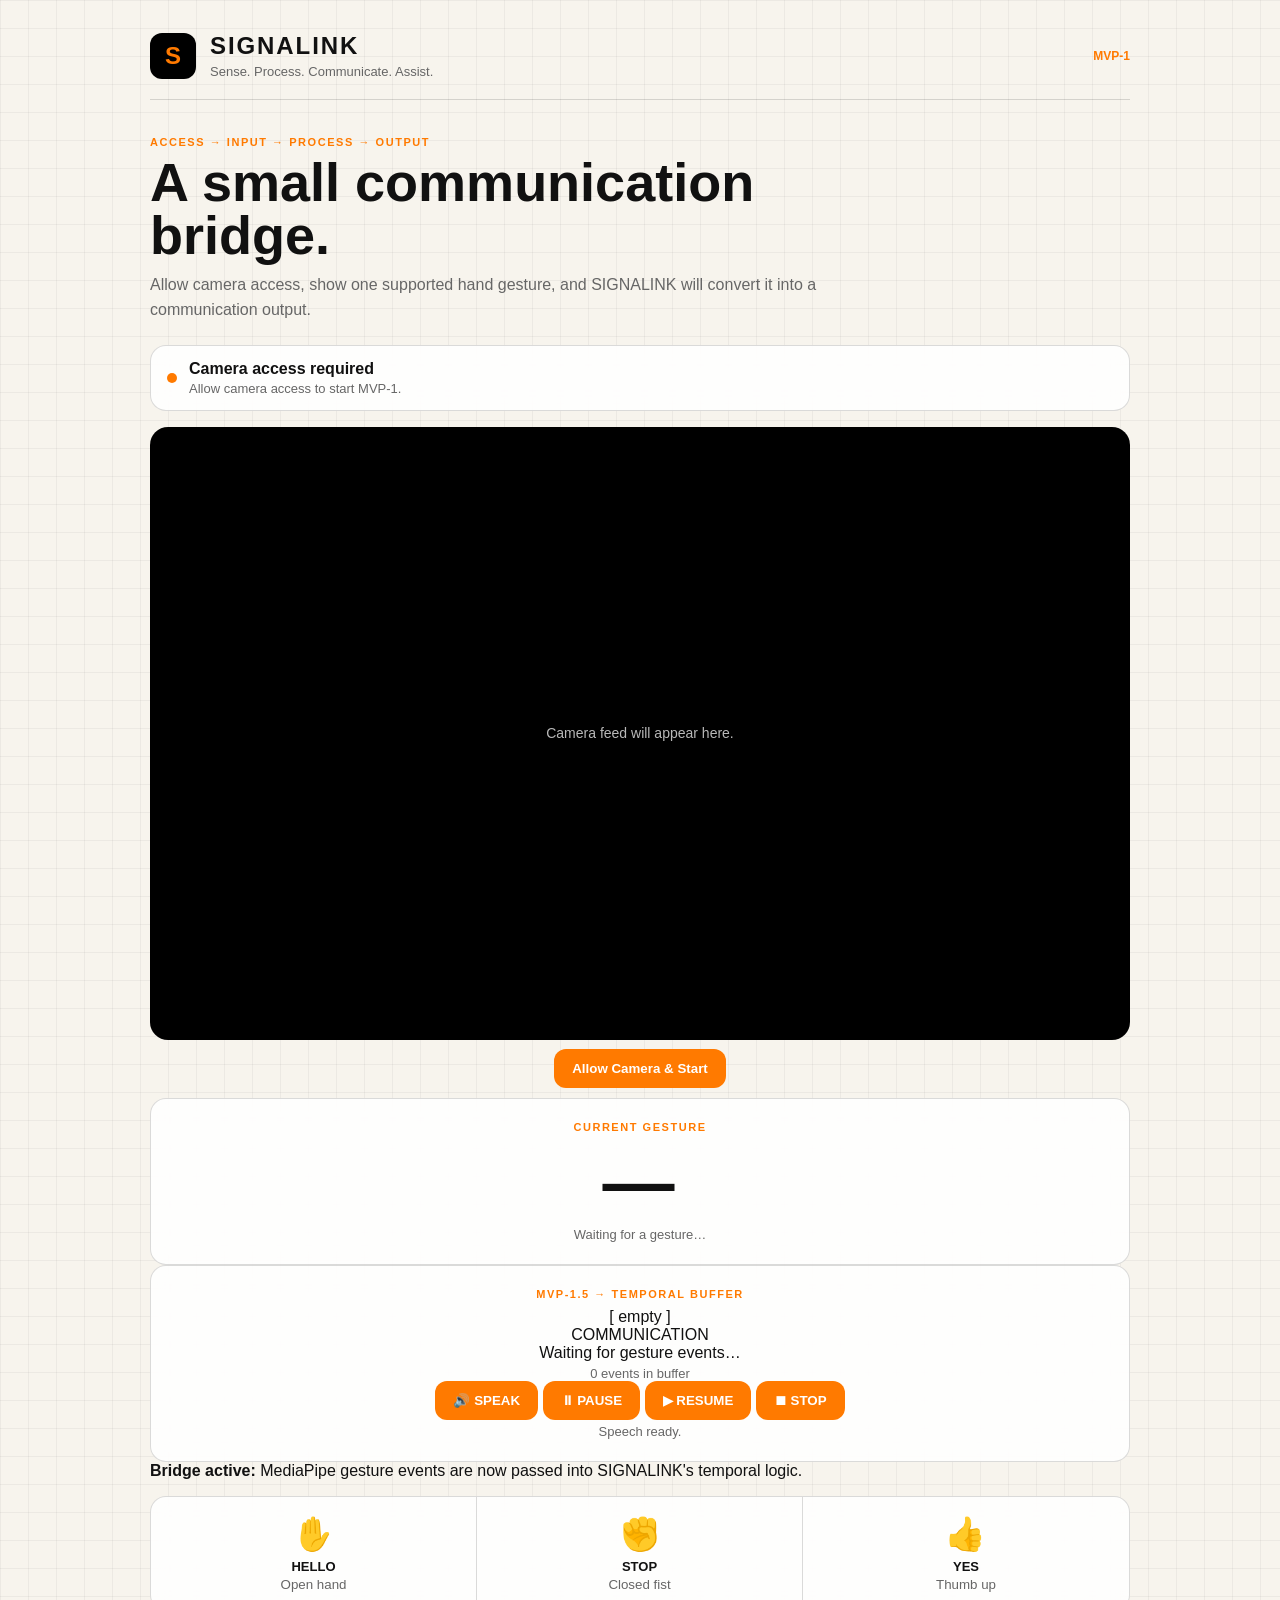
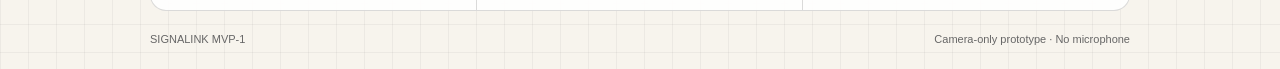
==== index.html @ 827f735a "Add integrated temporal logic and speech UI" ====
<!doctype html>
<html lang="en">
<head>
  <meta charset="UTF-8">
  <meta name="viewport" content="width=device-width, initial-scale=1.0">
  <meta name="description" content="SIGNALINK MVP-1 — browser-based assistive communication proof of concept.">
  <title>SIGNALINK — MVP-1</title>
  <link rel="stylesheet" href="style.css">
</head>
<body>
  <main class="app-shell">
    <header class="brand">
      <div class="brand-mark" aria-hidden="true">S</div>
      <div>
        <h1>SIGNALINK</h1>
        <p>Sense. Process. Communicate. Assist.</p>
      </div>
      <span class="mvp-tag">MVP-1</span>
    </header>

    <section class="hero">
      <p class="eyebrow">ACCESS → INPUT → PROCESS → OUTPUT</p>
      <h2>A small communication bridge.</h2>
      <p>Allow camera access, show one supported hand gesture, and SIGNALINK will convert it into a communication output.</p>
    </section>

    <section class="status-card" aria-live="polite">
      <div class="status-dot" id="statusDot"></div>
      <div>
        <strong id="statusTitle">Camera access required</strong>
        <p id="statusText">Allow camera access to start MVP-1.</p>
      </div>
    </section>

    <section class="camera-panel">
      <div class="camera-frame">
        <video id="camera" autoplay playsinline muted></video>
        <canvas id="overlay"></canvas>
        <div class="camera-placeholder" id="cameraPlaceholder">Camera feed will appear here.</div>
      </div>
      <div class="controls">
        <button id="startButton" type="button">Allow Camera & Start</button>
        <button id="retryButton" type="button" hidden>Try Camera Again</button>
      </div>
    </section>

    <section class="output-card" aria-live="polite">
      <p class="eyebrow">CURRENT GESTURE</p>
      <div class="output" id="output">—</div>
      <p class="confidence" id="confidence">Waiting for a gesture…</p>
    </section>

    <section class="output-card temporal-card" aria-live="polite">
      <p class="eyebrow">MVP-1.5 → TEMPORAL BUFFER</p>
      <div id="buffer" class="buffer"><span class="empty">[ empty ]</span></div>
      <div class="sequence-label">COMMUNICATION</div>
      <div id="sequence" class="sequence">Waiting for gesture events…</div>
      <p id="eventCount" class="confidence">0 events in buffer</p>

      <div class="speech-controls">
        <button id="speakButton" class="speak-button" type="button">🔊 SPEAK</button>
        <button id="pauseButton" class="secondary" type="button" disabled>⏸ PAUSE</button>
        <button id="resumeButton" class="secondary" type="button" disabled>▶ RESUME</button>
        <button id="stopButton" class="secondary" type="button" disabled>⏹ STOP</button>
      </div>
      <p id="speechStatus" class="confidence" aria-live="polite">Speech ready.</p>
    </section>

    <section class="temporal-note">
      <strong>Bridge active:</strong> MediaPipe gesture events are now passed into SIGNALINK's temporal logic.
    </section>

    <section class="gesture-guide">
      <div><span>✋</span><strong>HELLO</strong><small>Open hand</small></div>
      <div><span>✊</span><strong>STOP</strong><small>Closed fist</small></div>
      <div><span>👍</span><strong>YES</strong><small>Thumb up</small></div>
    </section>

    <footer>
      <span>SIGNALINK MVP-1</span>
      <span>Camera-only prototype · No microphone</span>
    </footer>
  </main>
  <script src="script.js?v=20261005-5" defer></script>
</body>
</html>
---- style.css ----
:root{
  --black:#000;
  --orange:#ff7a00;
  --white:#fff;
  --off-white:#f7f4ed;
  --ink:#111;
  --muted:#666;
  --line:rgba(0,0,0,.14);
  --card:rgba(255,255,255,.86);
}
*{box-sizing:border-box}
body{
  margin:0;min-height:100vh;color:var(--ink);
  font-family:Arial,Helvetica,sans-serif;
  background:
    linear-gradient(rgba(0,0,0,.045) 1px,transparent 1px),
    linear-gradient(90deg,rgba(0,0,0,.045) 1px,transparent 1px),
    var(--off-white);
  background-size:28px 28px;
}
button{border:0;border-radius:12px;padding:12px 18px;font-weight:700;cursor:pointer;background:var(--orange);color:var(--white)}
button:hover{filter:brightness(.96)}
.app-shell{width:min(980px,calc(100% - 32px));margin:auto;padding:32px 0 24px}
.brand{display:flex;align-items:center;gap:14px;border-bottom:1px solid var(--line);padding-bottom:20px}
.brand-mark{width:46px;height:46px;display:grid;place-items:center;border-radius:12px;background:var(--black);color:var(--orange);font-weight:900;font-size:24px}
.brand h1{margin:0;letter-spacing:.08em;font-size:24px}
.brand p{margin:4px 0 0;color:var(--muted);font-size:13px}
.mvp-tag{margin-left:auto;font-size:12px;font-weight:800;color:var(--orange)}
.hero{padding:36px 0 22px;max-width:680px}
.eyebrow{margin:0 0 8px;color:var(--orange);font-size:11px;font-weight:900;letter-spacing:.14em}
.hero h2{margin:0 0 10px;font-size:clamp(32px,6vw,54px);line-height:.98}
.hero p:not(.eyebrow){margin:0;color:var(--muted);line-height:1.6}
.status-card,.output-card,.gesture-guide{border:1px solid var(--line);background:var(--card);backdrop-filter:blur(8px);border-radius:16px}
.status-card{display:flex;gap:12px;align-items:center;padding:14px 16px;margin-bottom:16px}
.status-card p{margin:3px 0 0;color:var(--muted);font-size:13px}
.status-dot{width:10px;height:10px;border-radius:50%;background:var(--orange);flex:none}
.camera-frame{position:relative;overflow:hidden;aspect-ratio:16/10;border-radius:18px;background:var(--black);border:1px solid var(--line)}
video,canvas{position:absolute;inset:0;width:100%;height:100%;object-fit:cover}
video{transform:scaleX(-1)}
canvas{pointer-events:none}
.camera-placeholder{position:absolute;inset:0;display:grid;place-items:center;color:rgba(255,255,255,.72);font-size:14px}
.controls{min-height:58px;display:grid;place-items:center}
.output-card{padding:22px;text-align:center}
.output{font-size:clamp(42px,8vw,72px);font-weight:900;letter-spacing:.04em}
.confidence{margin:4px 0 0;color:var(--muted);font-size:13px}
.gesture-guide{display:grid;grid-template-columns:repeat(3,1fr);margin-top:16px;overflow:hidden}
.gesture-guide div{padding:18px 12px;text-align:center;border-right:1px solid var(--line)}
.gesture-guide div:last-child{border-right:0}
.gesture-guide span{display:block;font-size:32px;margin-bottom:6px}
.gesture-guide strong,.gesture-guide small{display:block}
.gesture-guide strong{font-size:13px}
.gesture-guide small{margin-top:3px;color:var(--muted)}
footer{display:flex;justify-content:space-between;gap:16px;margin-top:22px;color:var(--muted);font-size:11px}
@media(max-width:640px){
  .app-shell{width:min(100% - 20px,980px);padding-top:20px}
  .gesture-guide{grid-template-columns:1fr}
  .gesture-guide div{border-right:0;border-bottom:1px solid var(--line)}
  .gesture-guide div:last-child{border-bottom:0}
  footer{flex-direction:column}
}
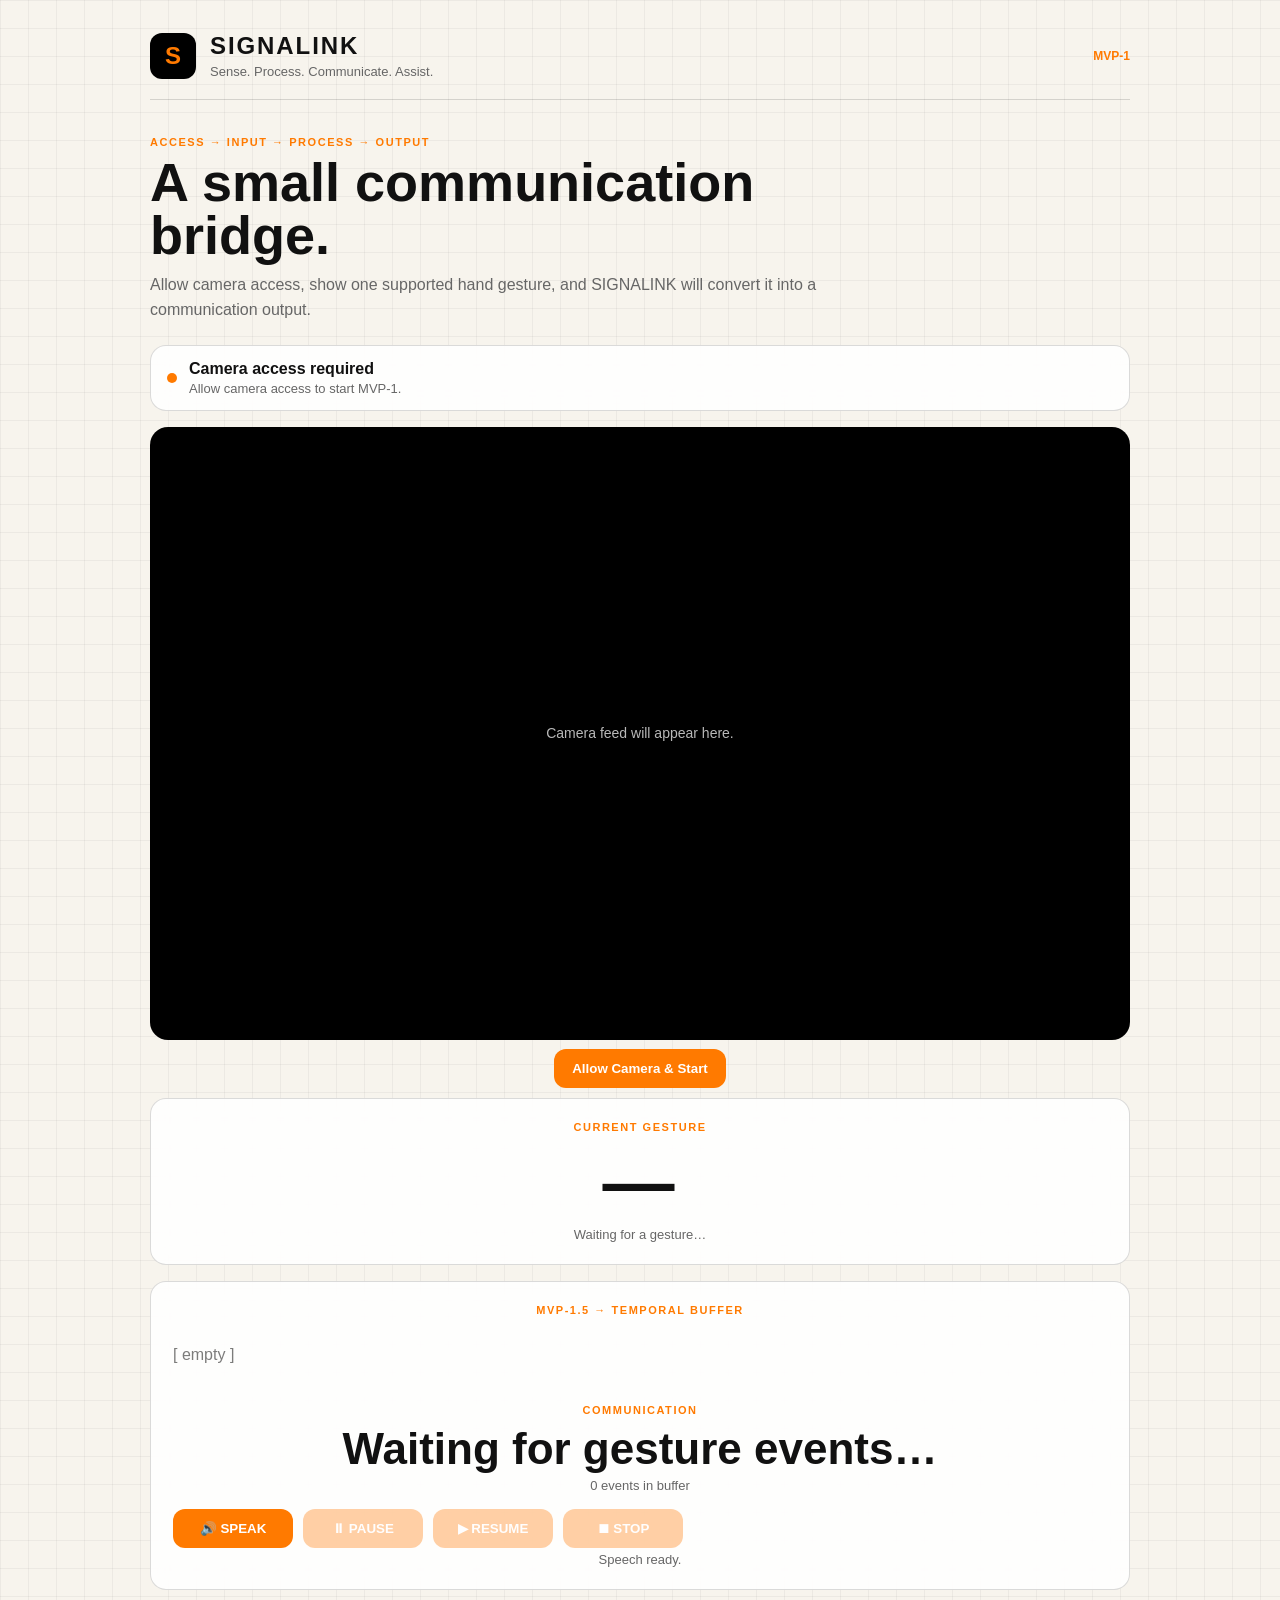
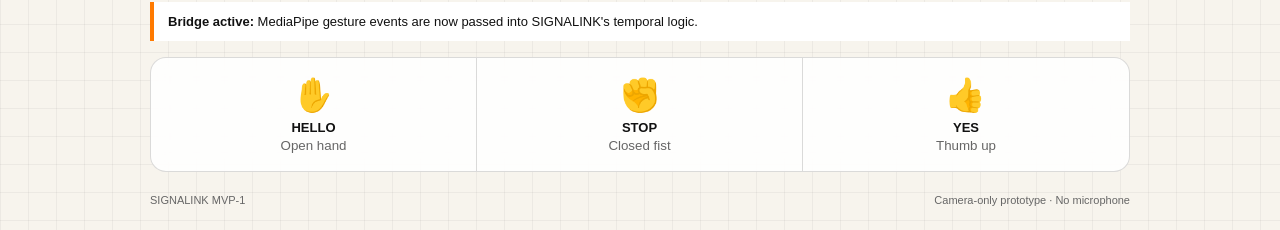
==== commit 35da915c: "Show SIGNALINK logo in browser preview" ====
--- a/index.html
+++ b/index.html
@@ -4,7 +4,9 @@
   <meta charset="UTF-8">
   <meta name="viewport" content="width=device-width, initial-scale=1.0">
   <meta name="description" content="SIGNALINK MVP-1 — browser-based assistive communication proof of concept.">
+  <meta name="theme-color" content="#111111">
   <title>SIGNALINK — MVP-1</title>
+  <link rel="icon" type="image/svg+xml" href="favicon.svg">
   <link rel="stylesheet" href="style.css">
 </head>
 <body>
--- a/style.css
+++ b/style.css
@@ -57,4 +57,20 @@
   .gesture-guide div{border-right:0;border-bottom:1px solid var(--line)}
   .gesture-guide div:last-child{border-bottom:0}
   footer{flex-direction:column}
-}+}
+/* MVP-1.5 temporal integration */
+.temporal-card{margin-top:16px}
+.sequence-label{margin-top:20px;color:var(--orange);font-size:11px;font-weight:900;letter-spacing:.14em}
+.buffer{min-height:58px;display:flex;flex-wrap:wrap;align-items:center;gap:8px;margin-top:10px}
+.token{border:2px solid var(--orange);padding:9px 12px;font-weight:900}
+.empty{opacity:.55}
+.sequence{margin-top:8px;font-size:clamp(26px,5vw,44px);font-weight:900}
+.speech-controls{display:flex;flex-wrap:wrap;gap:10px;margin-top:16px}
+.speech-controls button{min-width:120px}
+.speech-controls button:disabled{opacity:.35;cursor:not-allowed;transform:none}
+.speech-controls .speak-button{background:var(--orange)}
+.temporal-note{margin-top:12px;padding:12px 14px;border-left:4px solid var(--orange);background:var(--white);font-size:13px}
+@media(max-width:640px){
+  .speech-controls{display:grid;grid-template-columns:1fr 1fr}
+  .speech-controls button{width:100%}
+}
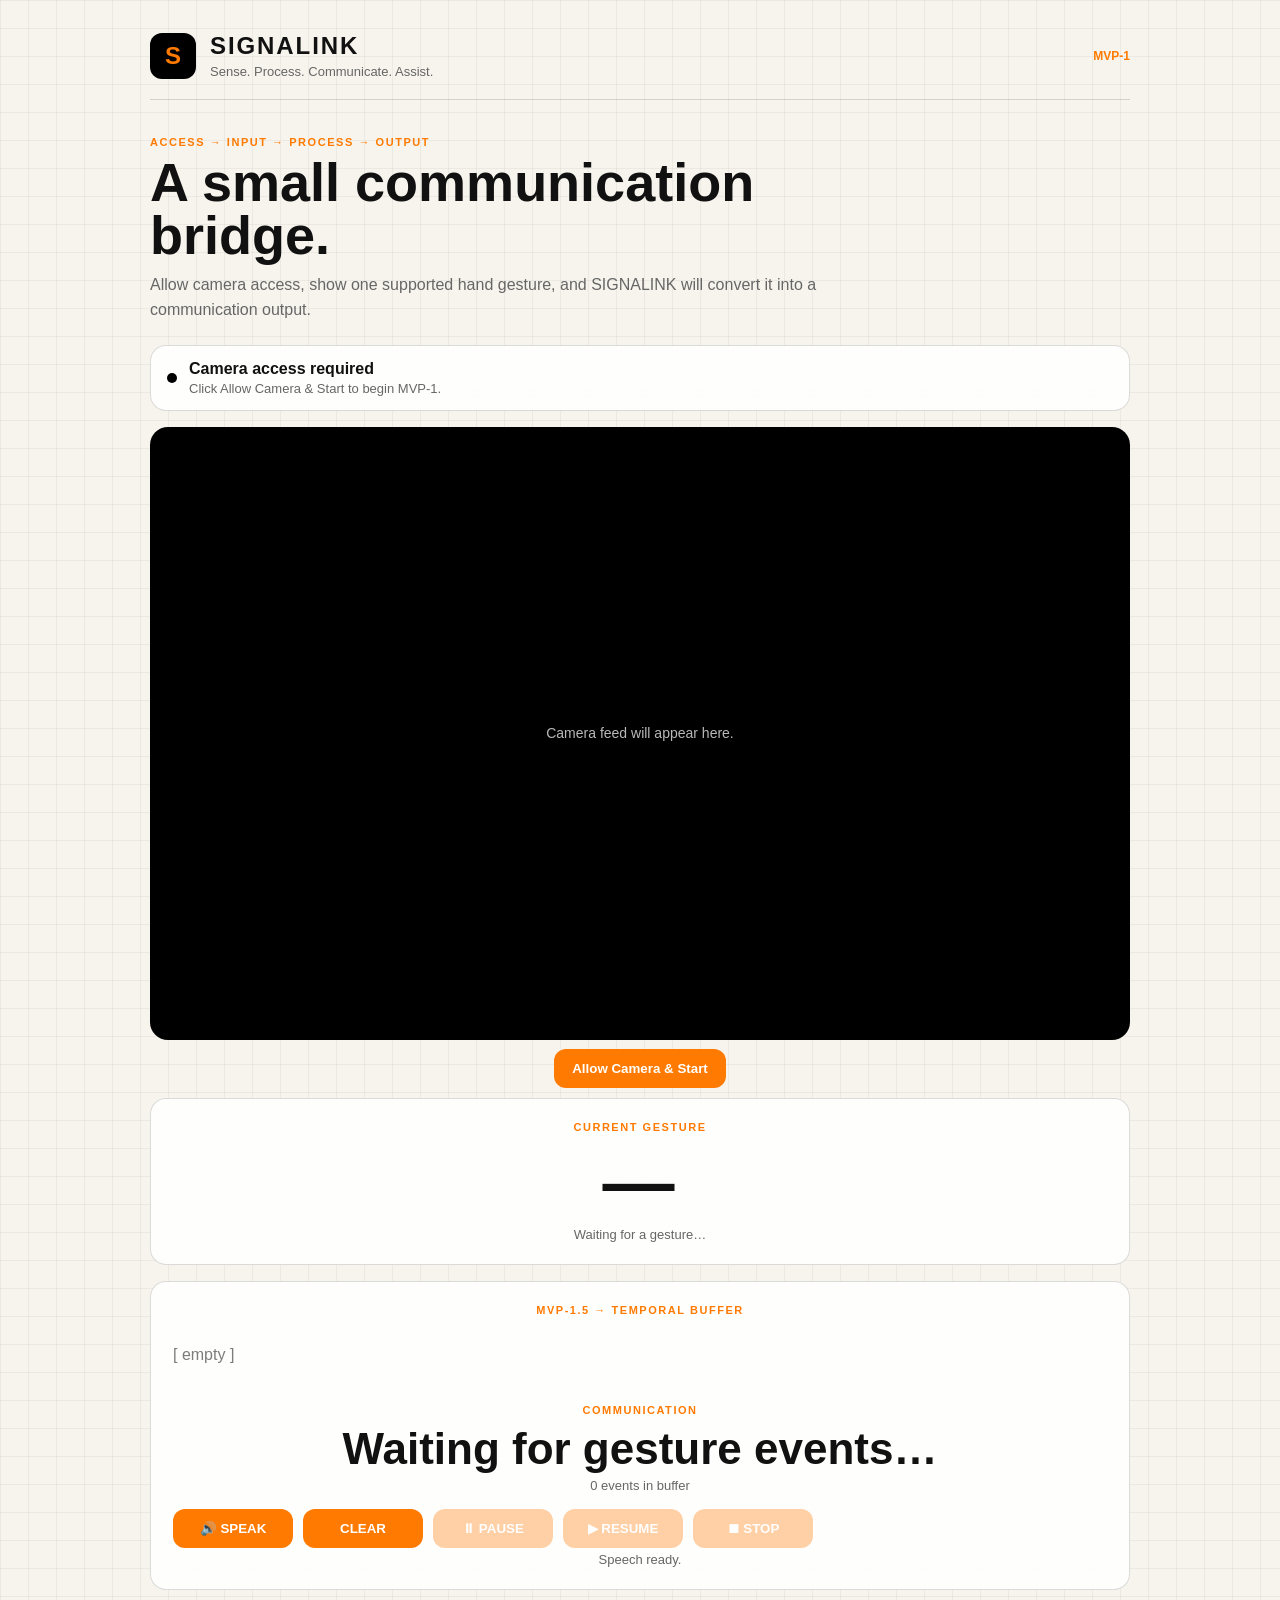
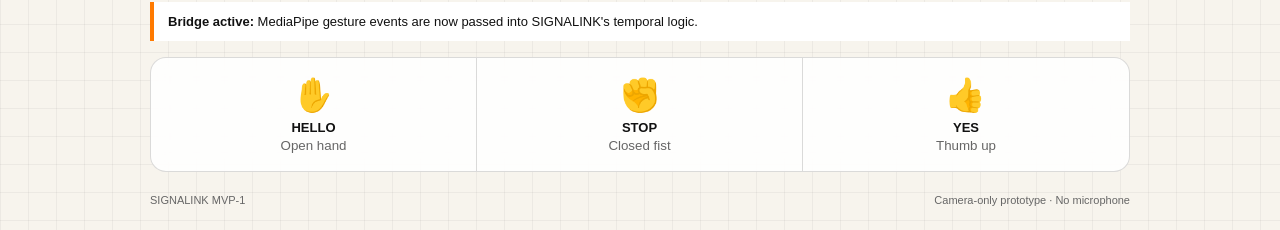
==== commit f7c4a844: "Fix temporal controls and refresh favicon cache" ====
--- a/index.html
+++ b/index.html
@@ -6,7 +6,7 @@
   <meta name="description" content="SIGNALINK MVP-1 — browser-based assistive communication proof of concept.">
   <meta name="theme-color" content="#111111">
   <title>SIGNALINK — MVP-1</title>
-  <link rel="icon" type="image/svg+xml" href="favicon.svg">
+  <link rel="icon" type="image/svg+xml" href="favicon.svg?v=20261005-2">
   <link rel="stylesheet" href="style.css">
 </head>
 <body>
@@ -61,6 +61,7 @@
 
       <div class="speech-controls">
         <button id="speakButton" class="speak-button" type="button">🔊 SPEAK</button>
+        <button id="clearButton" class="secondary" type="button">CLEAR</button>
         <button id="pauseButton" class="secondary" type="button" disabled>⏸ PAUSE</button>
         <button id="resumeButton" class="secondary" type="button" disabled>▶ RESUME</button>
         <button id="stopButton" class="secondary" type="button" disabled>⏹ STOP</button>
@@ -83,6 +84,6 @@
       <span>Camera-only prototype · No microphone</span>
     </footer>
   </main>
-  <script src="script.js?v=20261005-5" defer></script>
+  <script src="script.js?v=20261005-6" defer></script>
 </body>
 </html>
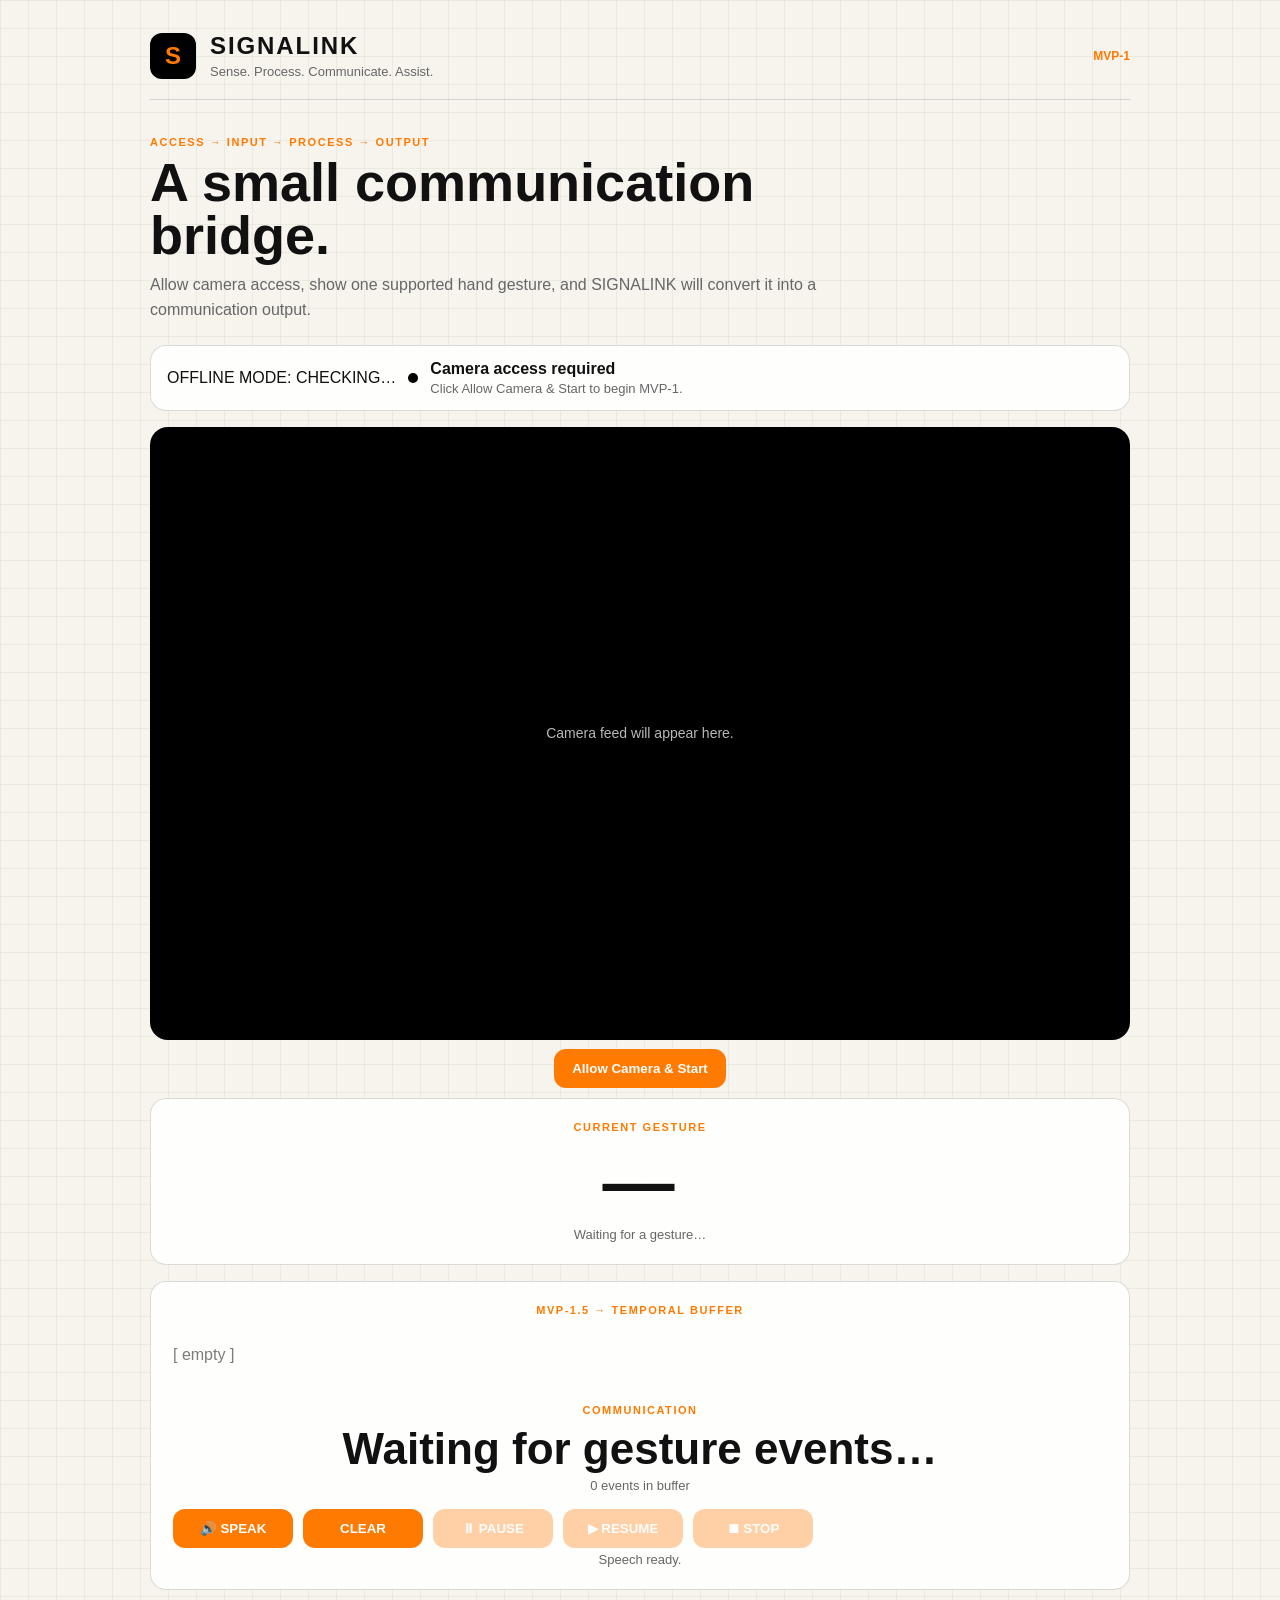
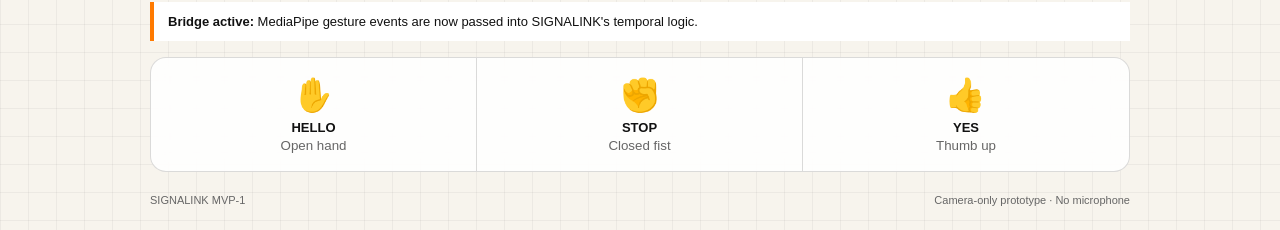
==== commit 8e272ffc: "Add PWA manifest and offline status to MVP-2" ====
--- a/index.html
+++ b/index.html
@@ -7,6 +7,7 @@
   <meta name="theme-color" content="#111111">
   <title>SIGNALINK — MVP-1</title>
   <link rel="icon" type="image/svg+xml" href="favicon.svg?v=20261005-2">
+  <link rel="manifest" href="manifest.webmanifest">
   <link rel="stylesheet" href="style.css">
 </head>
 <body>
@@ -27,6 +28,7 @@
     </section>
 
     <section class="status-card" aria-live="polite">
+      <div class="offline-badge" id="offlineBadge">OFFLINE MODE: CHECKING…</div>
       <div class="status-dot" id="statusDot"></div>
       <div>
         <strong id="statusTitle">Camera access required</strong>
@@ -84,6 +86,6 @@
       <span>Camera-only prototype · No microphone</span>
     </footer>
   </main>
-  <script src="script.js?v=20261005-6" defer></script>
+  <script src="script.js?v=20261005-7" defer></script>
 </body>
 </html>
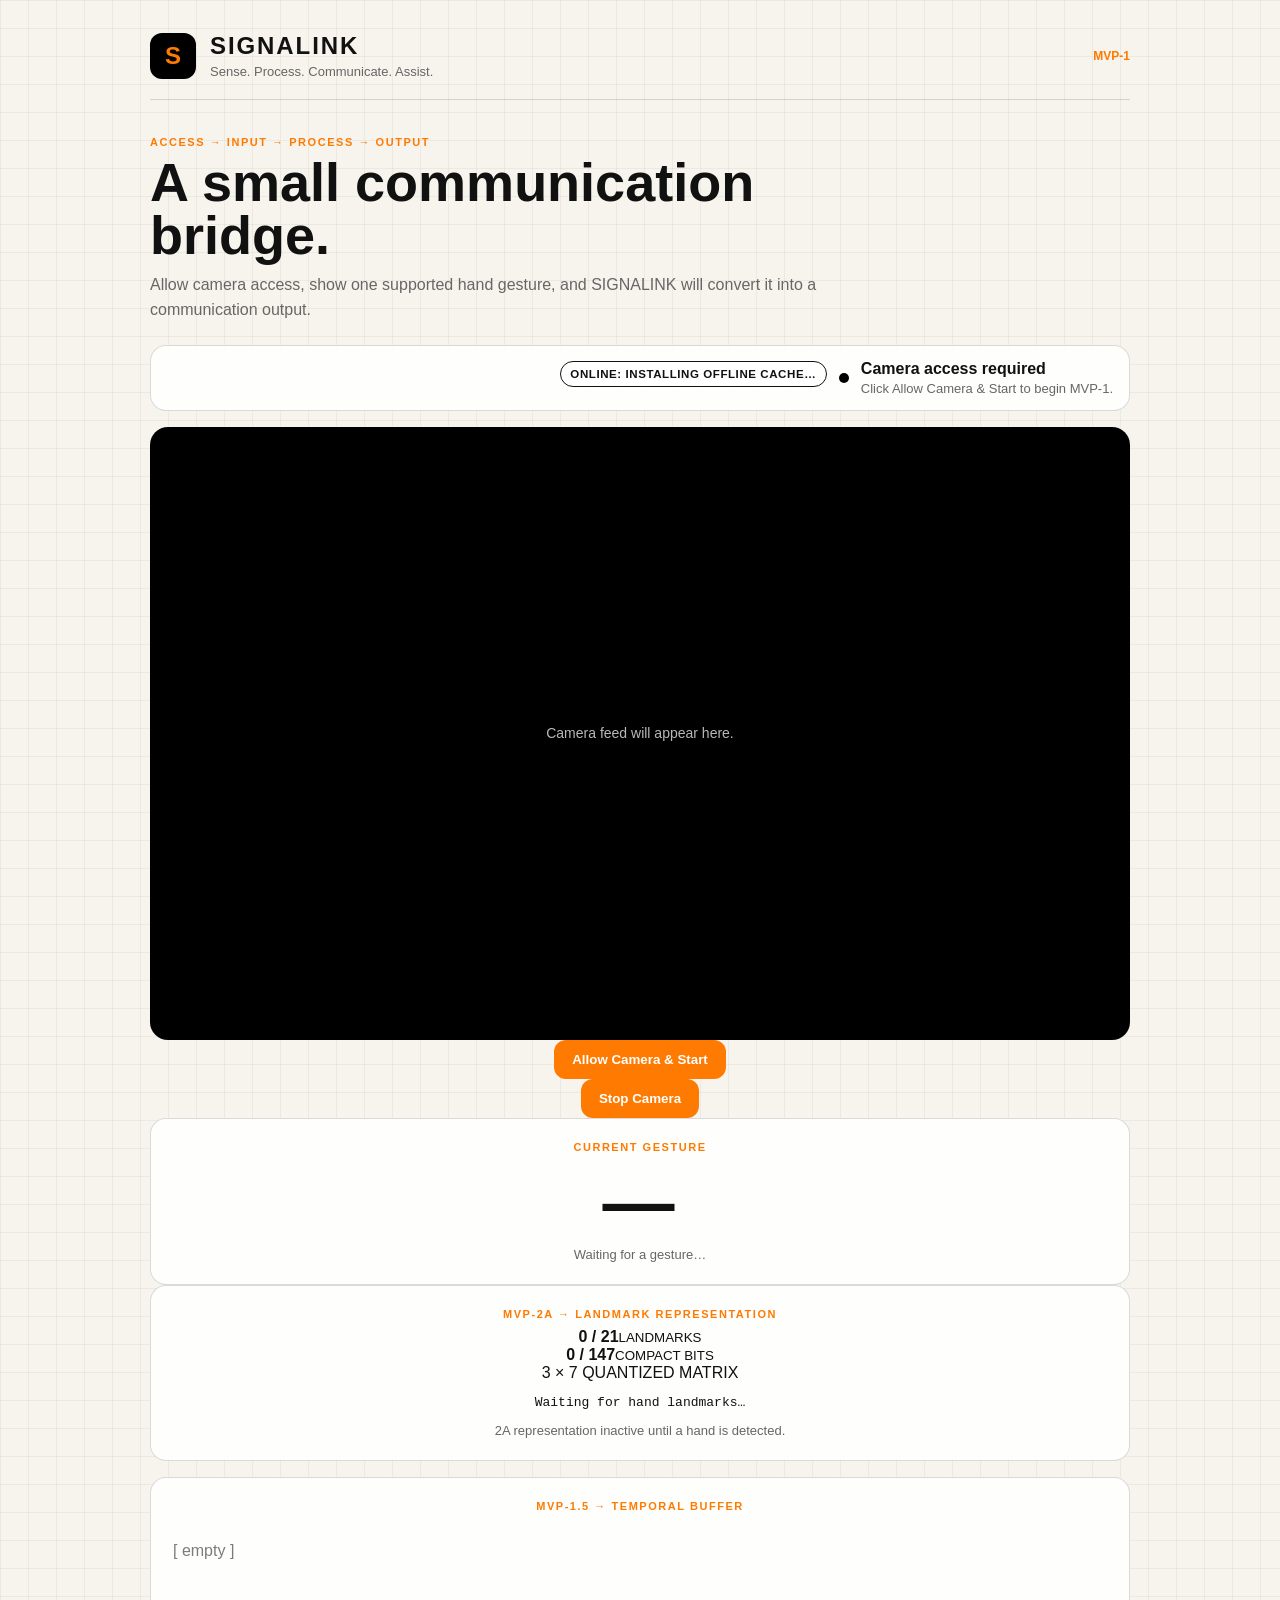
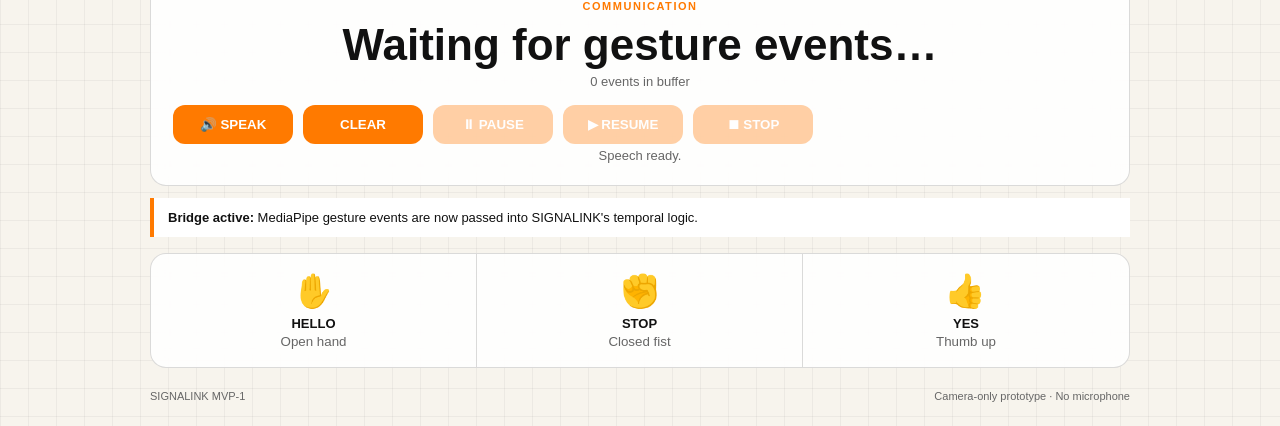
==== commit db4a466e: "Integrate MVP-2A landmark layer and camera controls" ====
--- a/index.html
+++ b/index.html
@@ -44,6 +44,7 @@
       </div>
       <div class="controls">
         <button id="startButton" type="button">Allow Camera & Start</button>
+        <button id="stopCameraButton" class="secondary" type="button" disabled>Stop Camera</button>
         <button id="retryButton" type="button" hidden>Try Camera Again</button>
       </div>
     </section>
@@ -52,6 +53,17 @@
       <p class="eyebrow">CURRENT GESTURE</p>
       <div class="output" id="output">—</div>
       <p class="confidence" id="confidence">Waiting for a gesture…</p>
+    </section>
+
+    <section class="output-card landmark-card" aria-live="polite">
+      <p class="eyebrow">MVP-2A → LANDMARK REPRESENTATION</p>
+      <div class="landmark-stats">
+        <div><strong id="landmarkCount">0 / 21</strong><small>LANDMARKS</small></div>
+        <div><strong id="bitCount">0 / 147</strong><small>COMPACT BITS</small></div>
+      </div>
+      <div class="matrix-label">3 × 7 QUANTIZED MATRIX</div>
+      <pre id="landmarkMatrix" class="landmark-matrix">Waiting for hand landmarks…</pre>
+      <p id="landmarkStatus" class="confidence">2A representation inactive until a hand is detected.</p>
     </section>
 
     <section class="output-card temporal-card" aria-live="polite">
@@ -86,6 +98,6 @@
       <span>Camera-only prototype · No microphone</span>
     </footer>
   </main>
-  <script src="script.js?v=20261005-7" defer></script>
+  <script src="script.js?v=20261006-1" defer></script>
 </body>
 </html>
--- a/style.css
+++ b/style.css
@@ -74,3 +74,18 @@
   .speech-controls{display:grid;grid-template-columns:1fr 1fr}
   .speech-controls button{width:100%}
 }
+
+
+.offline-badge {
+  margin-left: auto;
+  margin-bottom: 0.5rem;
+  width: fit-content;
+  padding: 0.35rem 0.6rem;
+  border: 1px solid #111111;
+  border-radius: 999px;
+  background: #ffffff;
+  color: #111111;
+  font-size: 0.72rem;
+  font-weight: 700;
+  letter-spacing: 0.05em;
+}
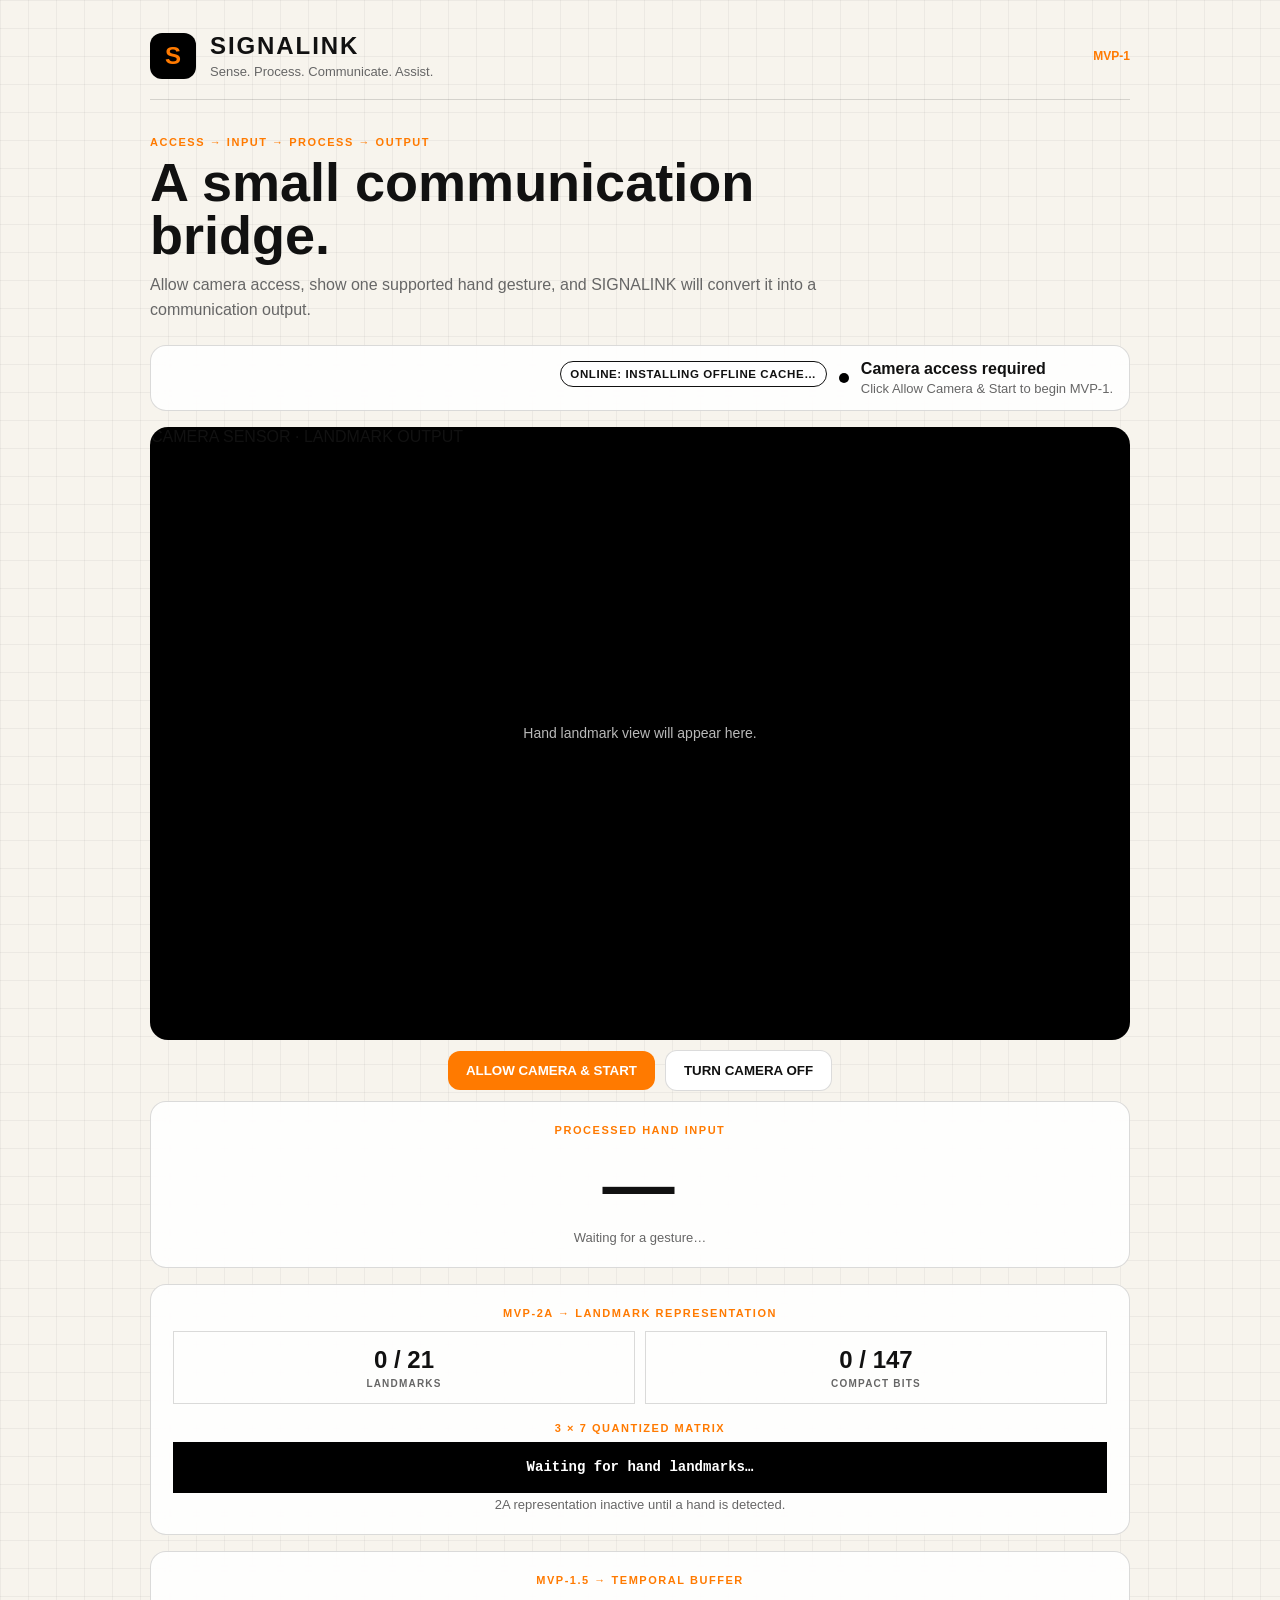
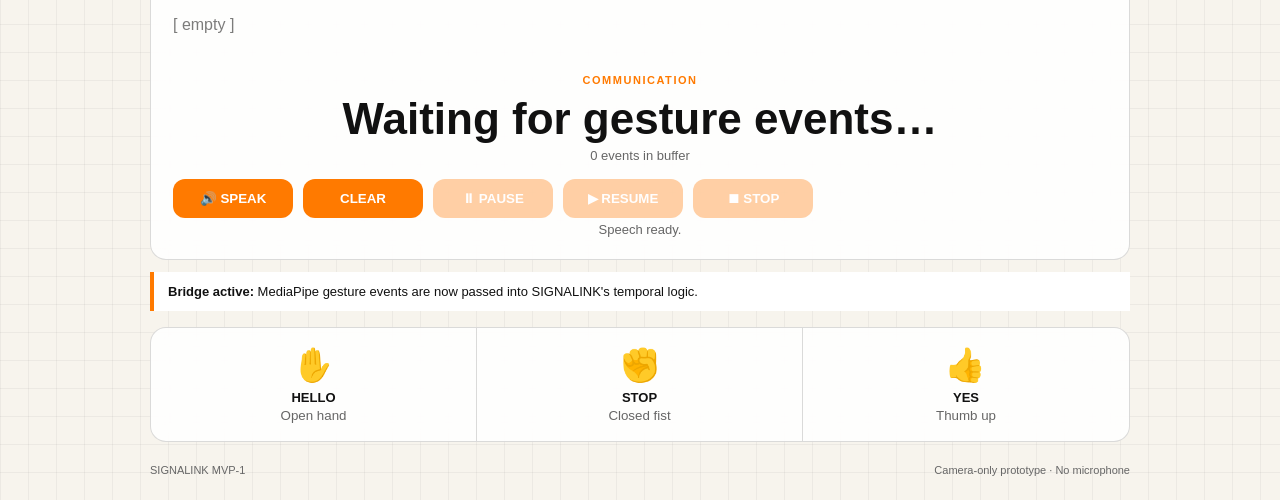
==== commit 935aea4e: "Make processed hand landmarks the primary MVP-1 view" ====
--- a/index.html
+++ b/index.html
@@ -37,20 +37,21 @@
     </section>
 
     <section class="camera-panel">
-      <div class="camera-frame">
-        <video id="camera" autoplay playsinline muted></video>
+      <div class="camera-frame landmark-view" aria-label="Live hand landmark representation">
+        <video id="camera" autoplay playsinline muted aria-hidden="true"></video>
         <canvas id="overlay"></canvas>
-        <div class="camera-placeholder" id="cameraPlaceholder">Camera feed will appear here.</div>
+        <div class="camera-placeholder" id="cameraPlaceholder">Hand landmark view will appear here.</div>
+        <div class="sensor-label">CAMERA SENSOR · LANDMARK OUTPUT</div>
       </div>
       <div class="controls">
-        <button id="startButton" type="button">Allow Camera & Start</button>
-        <button id="stopCameraButton" class="secondary" type="button" disabled>Stop Camera</button>
-        <button id="retryButton" type="button" hidden>Try Camera Again</button>
+        <button id="startButton" type="button">ALLOW CAMERA & START</button>
+        <button id="stopCameraButton" class="secondary" type="button" disabled>TURN CAMERA OFF</button>
+        <button id="retryButton" type="button" hidden>TRY CAMERA AGAIN</button>
       </div>
     </section>
 
     <section class="output-card" aria-live="polite">
-      <p class="eyebrow">CURRENT GESTURE</p>
+      <p class="eyebrow">PROCESSED HAND INPUT</p>
       <div class="output" id="output">—</div>
       <p class="confidence" id="confidence">Waiting for a gesture…</p>
     </section>
@@ -98,6 +99,6 @@
       <span>Camera-only prototype · No microphone</span>
     </footer>
   </main>
-  <script src="script.js?v=20261006-1" defer></script>
+  <script src="script.js?v=20261008-2" defer></script>
 </body>
 </html>
--- a/style.css
+++ b/style.css
@@ -89,3 +89,13 @@
   font-weight: 700;
   letter-spacing: 0.05em;
 }
+
+.camera-panel .controls{display:flex;flex-wrap:wrap;gap:10px;justify-content:center;padding:10px 0}
+.controls .secondary{background:var(--white);color:var(--ink);border:1px solid var(--line)}
+.landmark-card{margin-top:16px}
+.landmark-stats{display:grid;grid-template-columns:1fr 1fr;gap:10px;margin-top:12px}
+.landmark-stats div{border:1px solid var(--line);padding:14px}
+.landmark-stats strong{display:block;font-size:24px}
+.landmark-stats small{display:block;margin-top:4px;color:var(--muted);font-size:10px;font-weight:900;letter-spacing:.12em}
+.matrix-label{margin-top:18px;color:var(--orange);font-size:11px;font-weight:900;letter-spacing:.14em}
+.landmark-matrix{margin:8px 0 0;padding:14px;overflow:auto;background:var(--black);color:var(--white);font:700 14px/1.7 monospace}
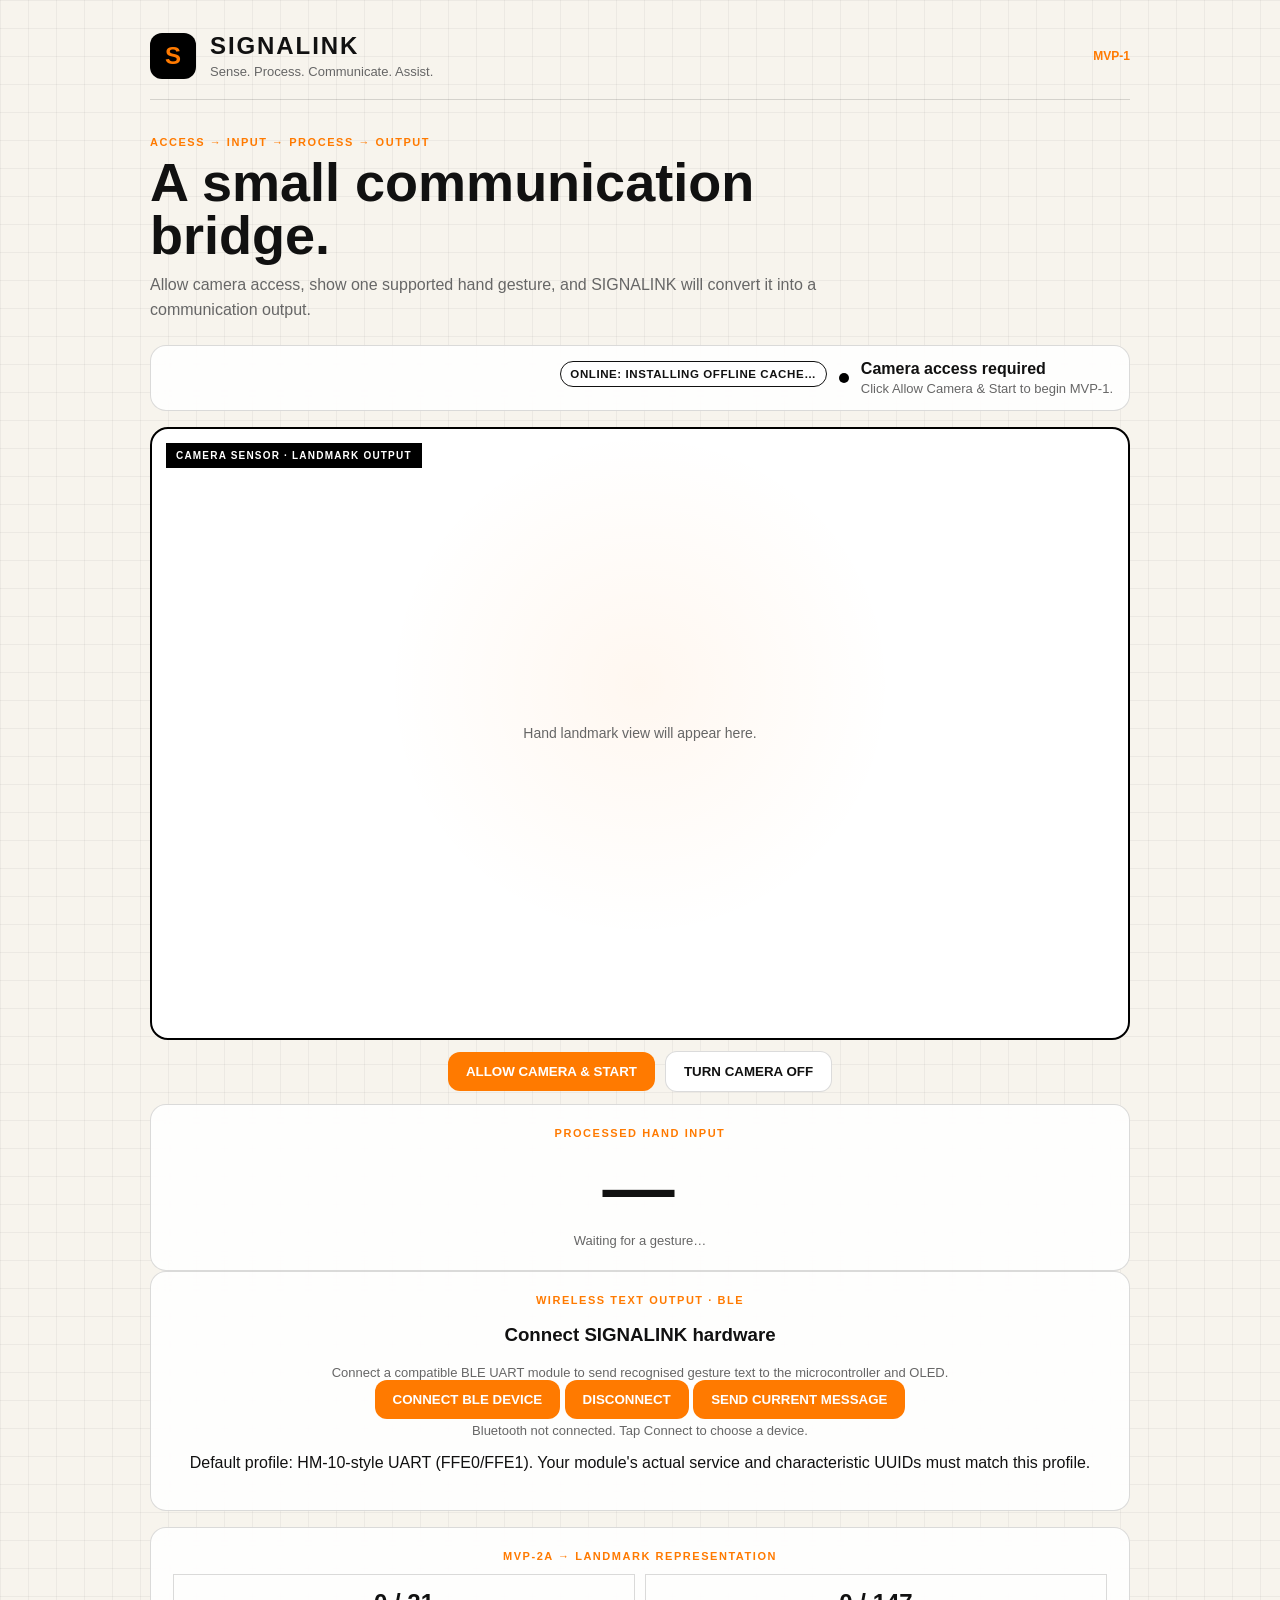
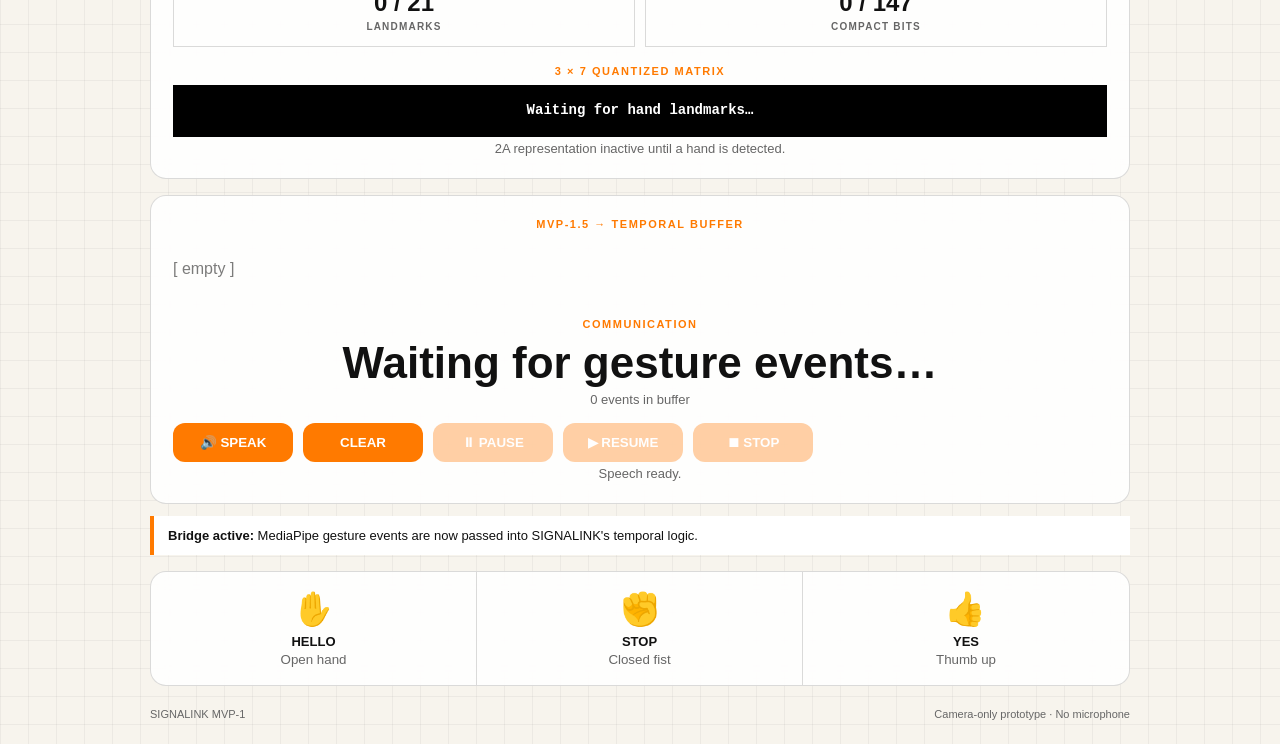
==== commit 86b112f0: "Add BLE text output controls to SIGNALINK MVP-1" ====
--- a/index.html
+++ b/index.html
@@ -56,6 +56,19 @@
       <p class="confidence" id="confidence">Waiting for a gesture…</p>
     </section>
 
+    <section class="output-card ble-card" aria-live="polite">
+      <p class="eyebrow">WIRELESS TEXT OUTPUT · BLE</p>
+      <h3 class="ble-heading">Connect SIGNALINK hardware</h3>
+      <p class="confidence">Connect a compatible BLE UART module to send recognised gesture text to the microcontroller and OLED.</p>
+      <div class="ble-controls">
+        <button id="bleConnectButton" type="button">CONNECT BLE DEVICE</button>
+        <button id="bleDisconnectButton" class="secondary" type="button" disabled>DISCONNECT</button>
+        <button id="bleSendButton" class="secondary" type="button" disabled>SEND CURRENT MESSAGE</button>
+      </div>
+      <p id="bleStatus" class="confidence" aria-live="polite">Bluetooth not connected. Tap Connect to choose a device.</p>
+      <p class="ble-note">Default profile: HM-10-style UART (FFE0/FFE1). Your module's actual service and characteristic UUIDs must match this profile.</p>
+    </section>
+
     <section class="output-card landmark-card" aria-live="polite">
       <p class="eyebrow">MVP-2A → LANDMARK REPRESENTATION</p>
       <div class="landmark-stats">
--- a/style.css
+++ b/style.css
@@ -99,3 +99,45 @@
 .landmark-stats small{display:block;margin-top:4px;color:var(--muted);font-size:10px;font-weight:900;letter-spacing:.12em}
 .matrix-label{margin-top:18px;color:var(--orange);font-size:11px;font-weight:900;letter-spacing:.14em}
 .landmark-matrix{margin:8px 0 0;padding:14px;overflow:auto;background:var(--black);color:var(--white);font:700 14px/1.7 monospace}
+
+
+/* SIGNALINK processed-input view: camera is a hidden sensor; landmarks are the UI. */
+.landmark-view{
+  background:
+    radial-gradient(circle at 50% 42%, rgba(255,122,0,.06), transparent 42%),
+    var(--white);
+  border:2px solid var(--black);
+  min-height:420px;
+}
+.landmark-view video{
+  opacity:0;
+  pointer-events:none;
+}
+.landmark-view canvas{
+  z-index:2;
+}
+.landmark-view .camera-placeholder{
+  z-index:1;
+  color:var(--muted);
+}
+.sensor-label{
+  position:absolute;
+  z-index:3;
+  left:14px;
+  top:14px;
+  padding:7px 10px;
+  background:var(--black);
+  color:var(--white);
+  font-size:10px;
+  font-weight:900;
+  letter-spacing:.12em;
+}
+.camera-panel .controls{
+  min-height:64px;
+}
+#stopCameraButton:not(:disabled){
+  border:2px solid var(--black);
+}
+@media(max-width:640px){
+  .landmark-view{min-height:330px}
+}
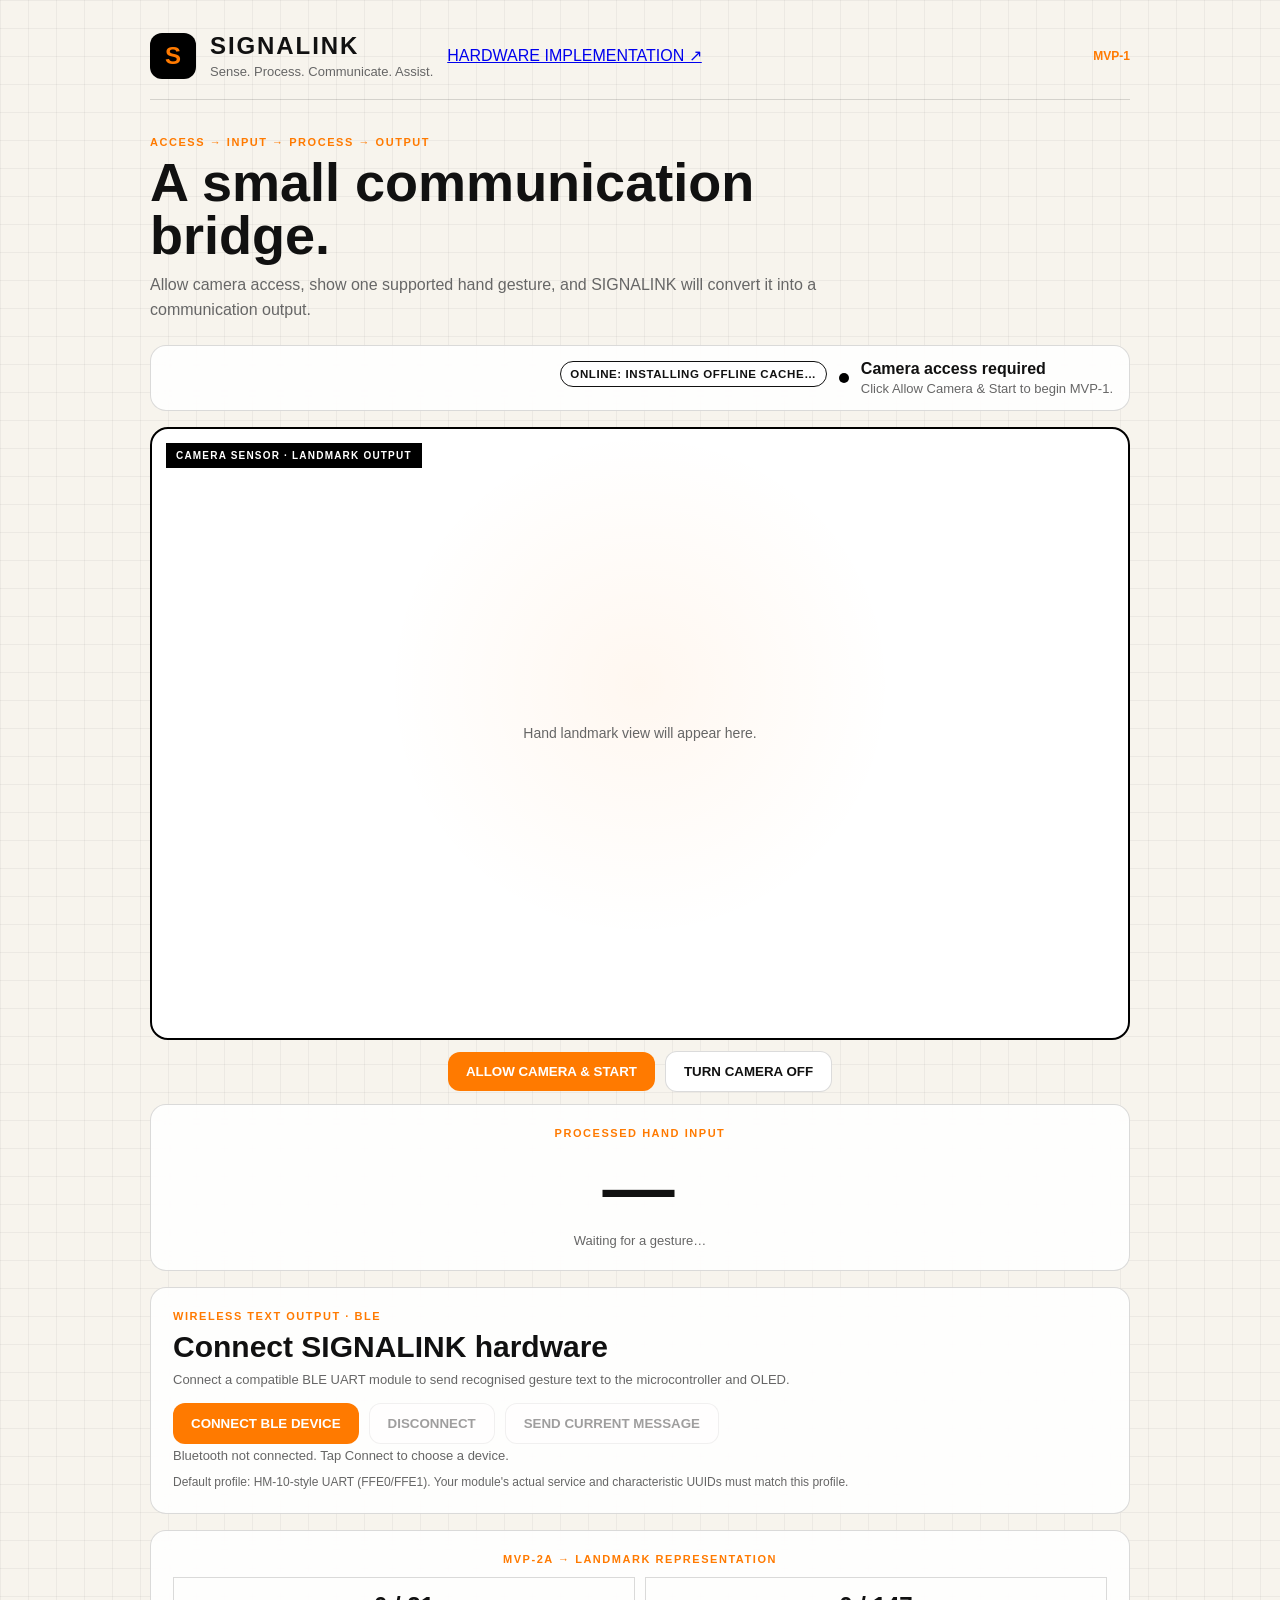
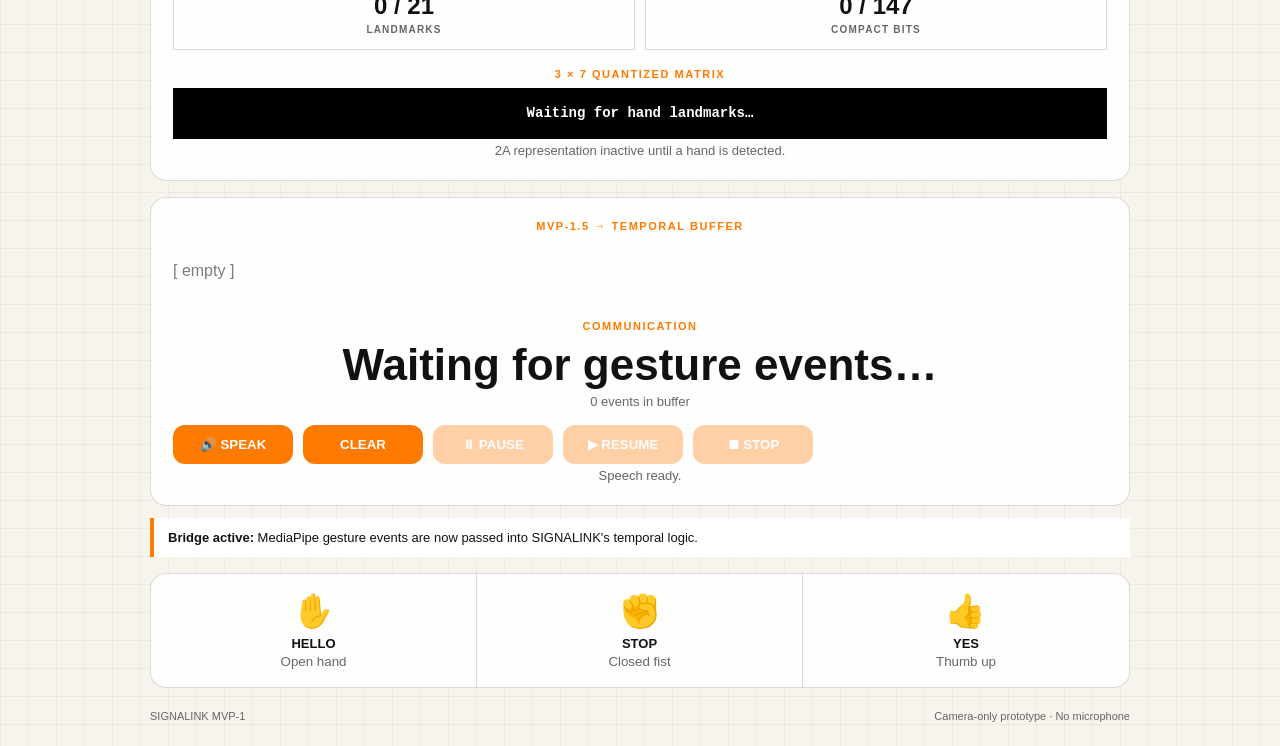
==== commit 2cd63835: "Add Hardware Implementation page link" ====
--- a/index.html
+++ b/index.html
@@ -18,6 +18,7 @@
         <h1>SIGNALINK</h1>
         <p>Sense. Process. Communicate. Assist.</p>
       </div>
+      <a class="hardware-link" href="hardware-implementation.html">HARDWARE IMPLEMENTATION ↗</a>
       <span class="mvp-tag">MVP-1</span>
     </header>
 
--- a/style.css
+++ b/style.css
@@ -141,3 +141,13 @@
 @media(max-width:640px){
   .landmark-view{min-height:330px}
 }
+
+
+/* Bluetooth text bridge */
+.ble-card{margin-top:16px;text-align:left}
+.ble-heading{margin:0 0 8px;font-size:clamp(22px,4vw,30px)}
+.ble-controls{display:flex;flex-wrap:wrap;gap:10px;margin-top:16px}
+.ble-controls .secondary{background:var(--white);color:var(--ink);border:1px solid var(--line)}
+.ble-controls button:disabled{opacity:.4;cursor:not-allowed}
+.ble-note{margin:10px 0 0;color:var(--muted);font-size:12px;line-height:1.5}
+@media(max-width:640px){.ble-controls{display:grid;grid-template-columns:1fr}.ble-controls button{width:100%}}
